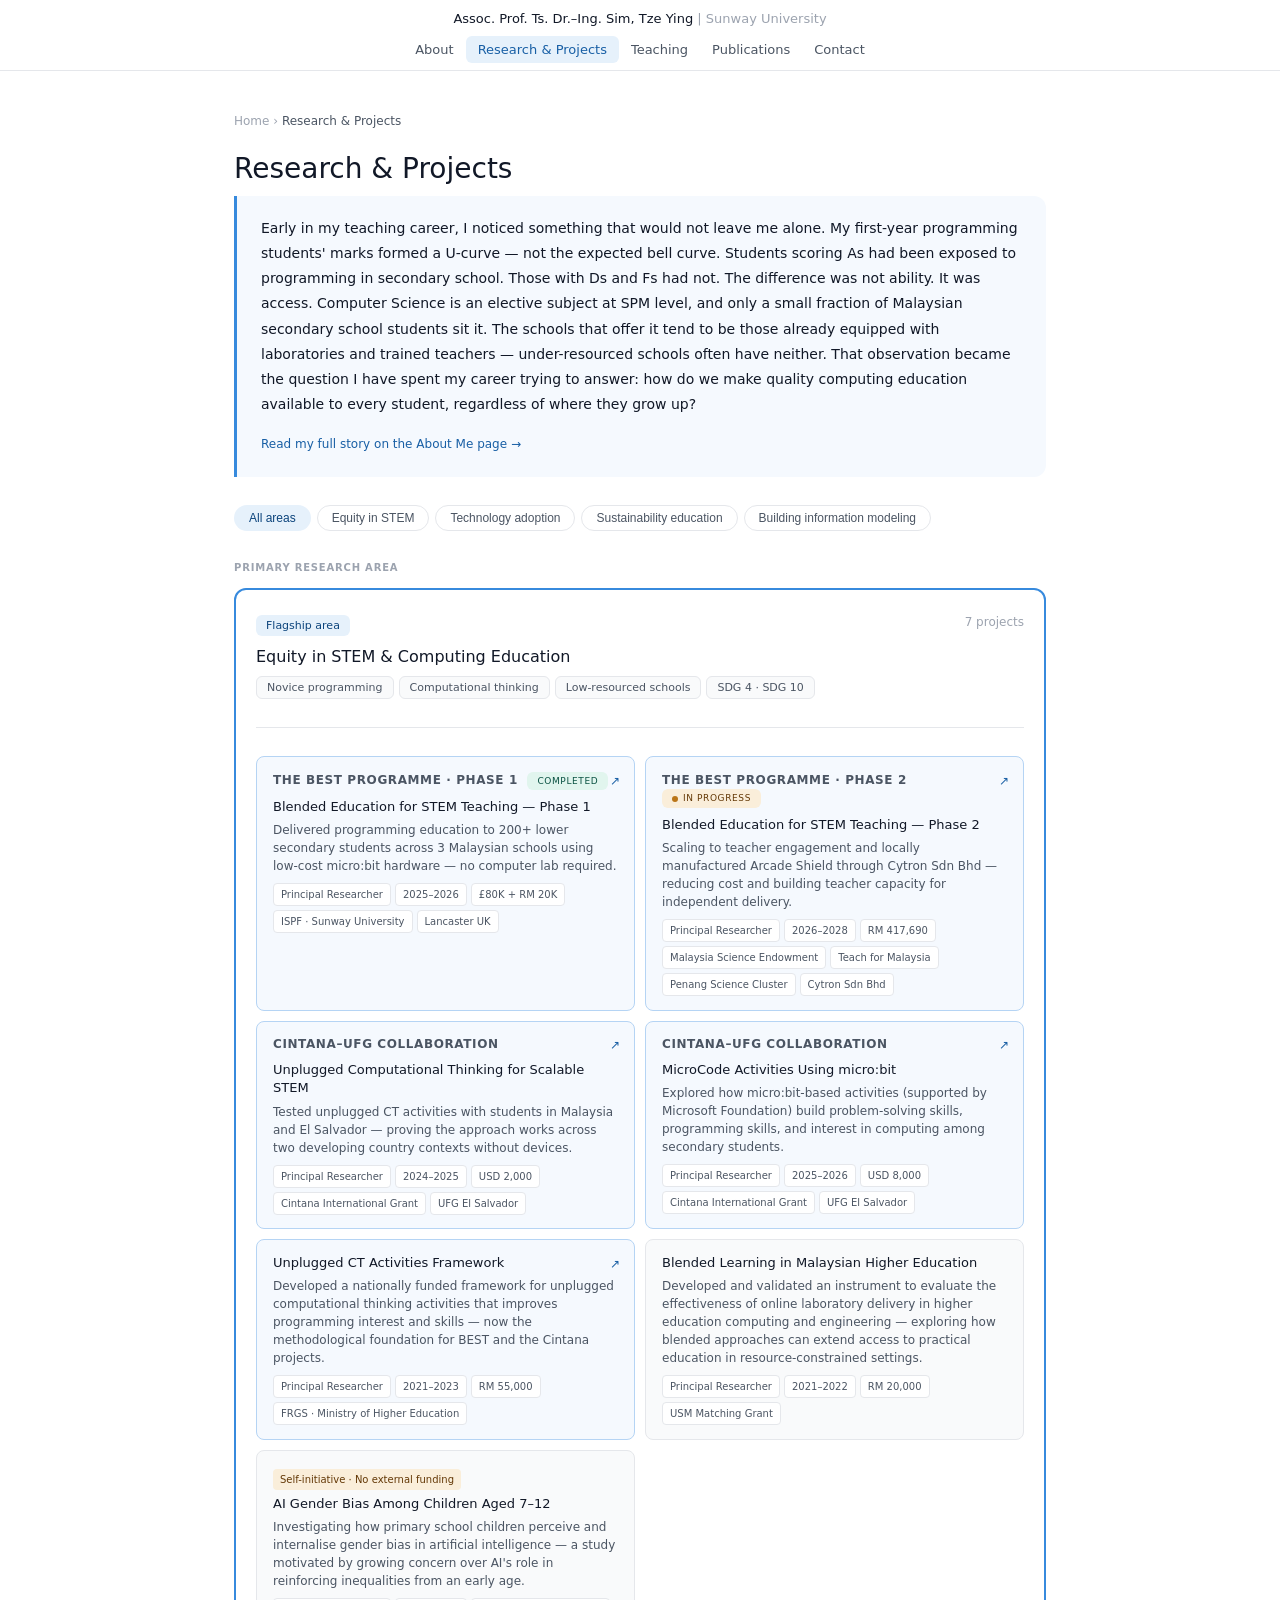
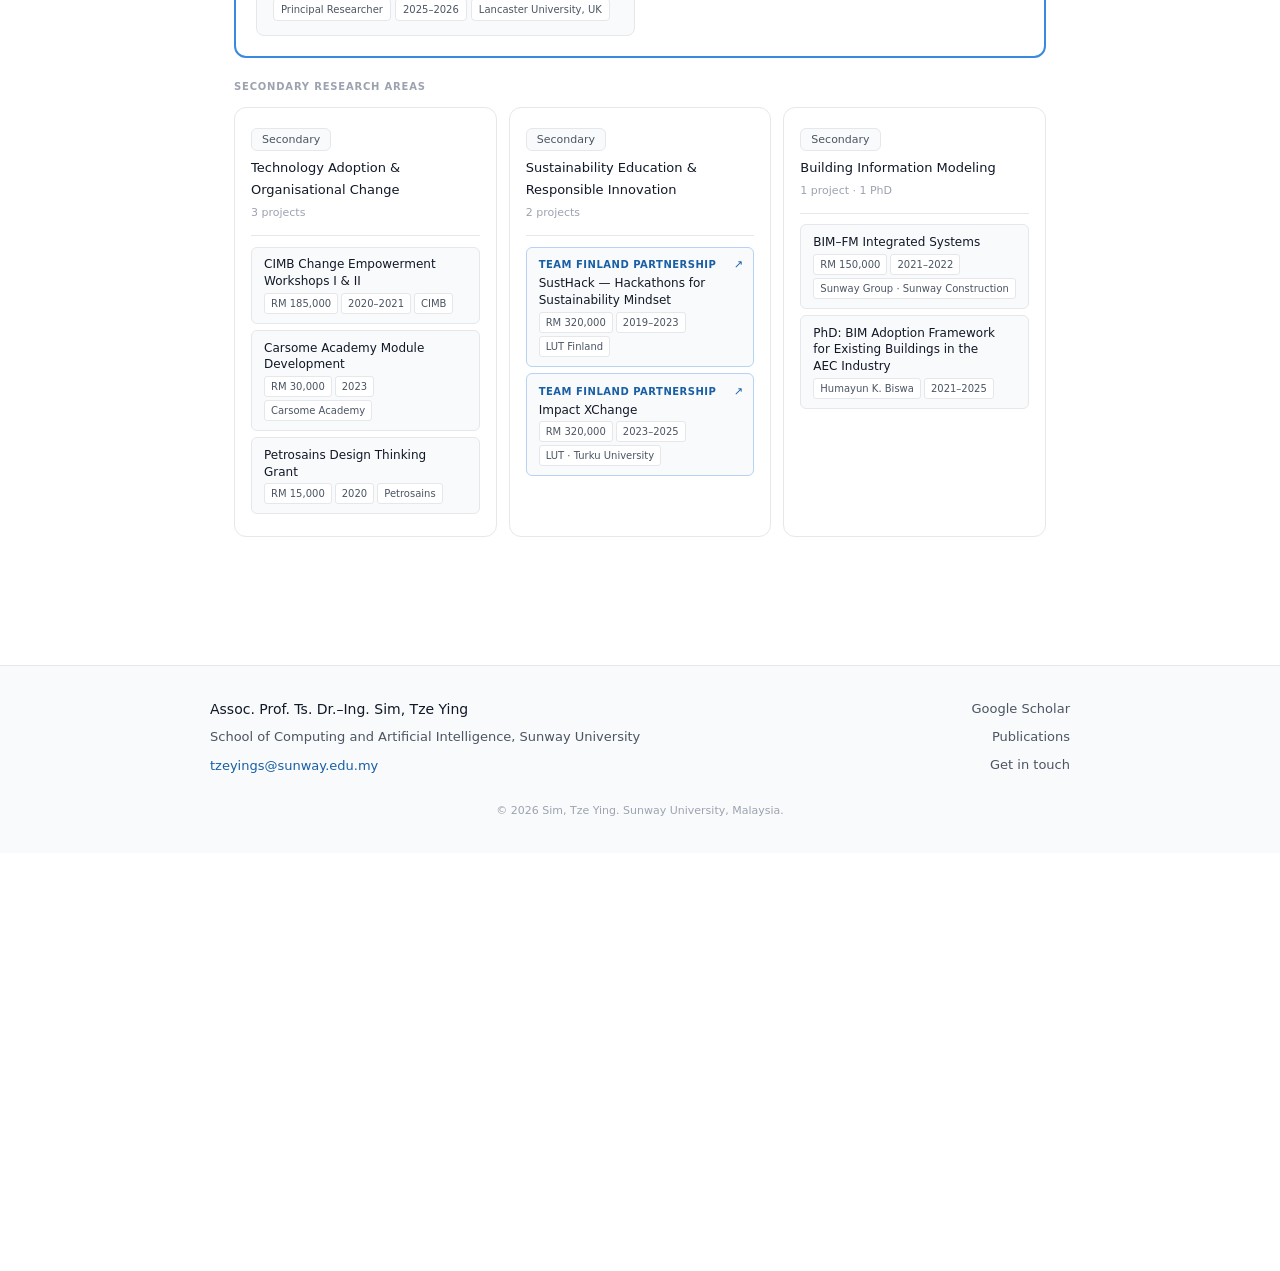
==== index.html @ 4277cadf "Add files via upload" ====
<!DOCTYPE html>
<html lang="en">
<head>
  <meta charset="UTF-8">
  <meta http-equiv="refresh" content="0; url=research.html">
  <title>Dr. Tze Ying Sim — Research Website</title>
</head>
<body>
  <p>Redirecting... <a href="research.html">Click here if not redirected.</a></p>
</body>
</html>
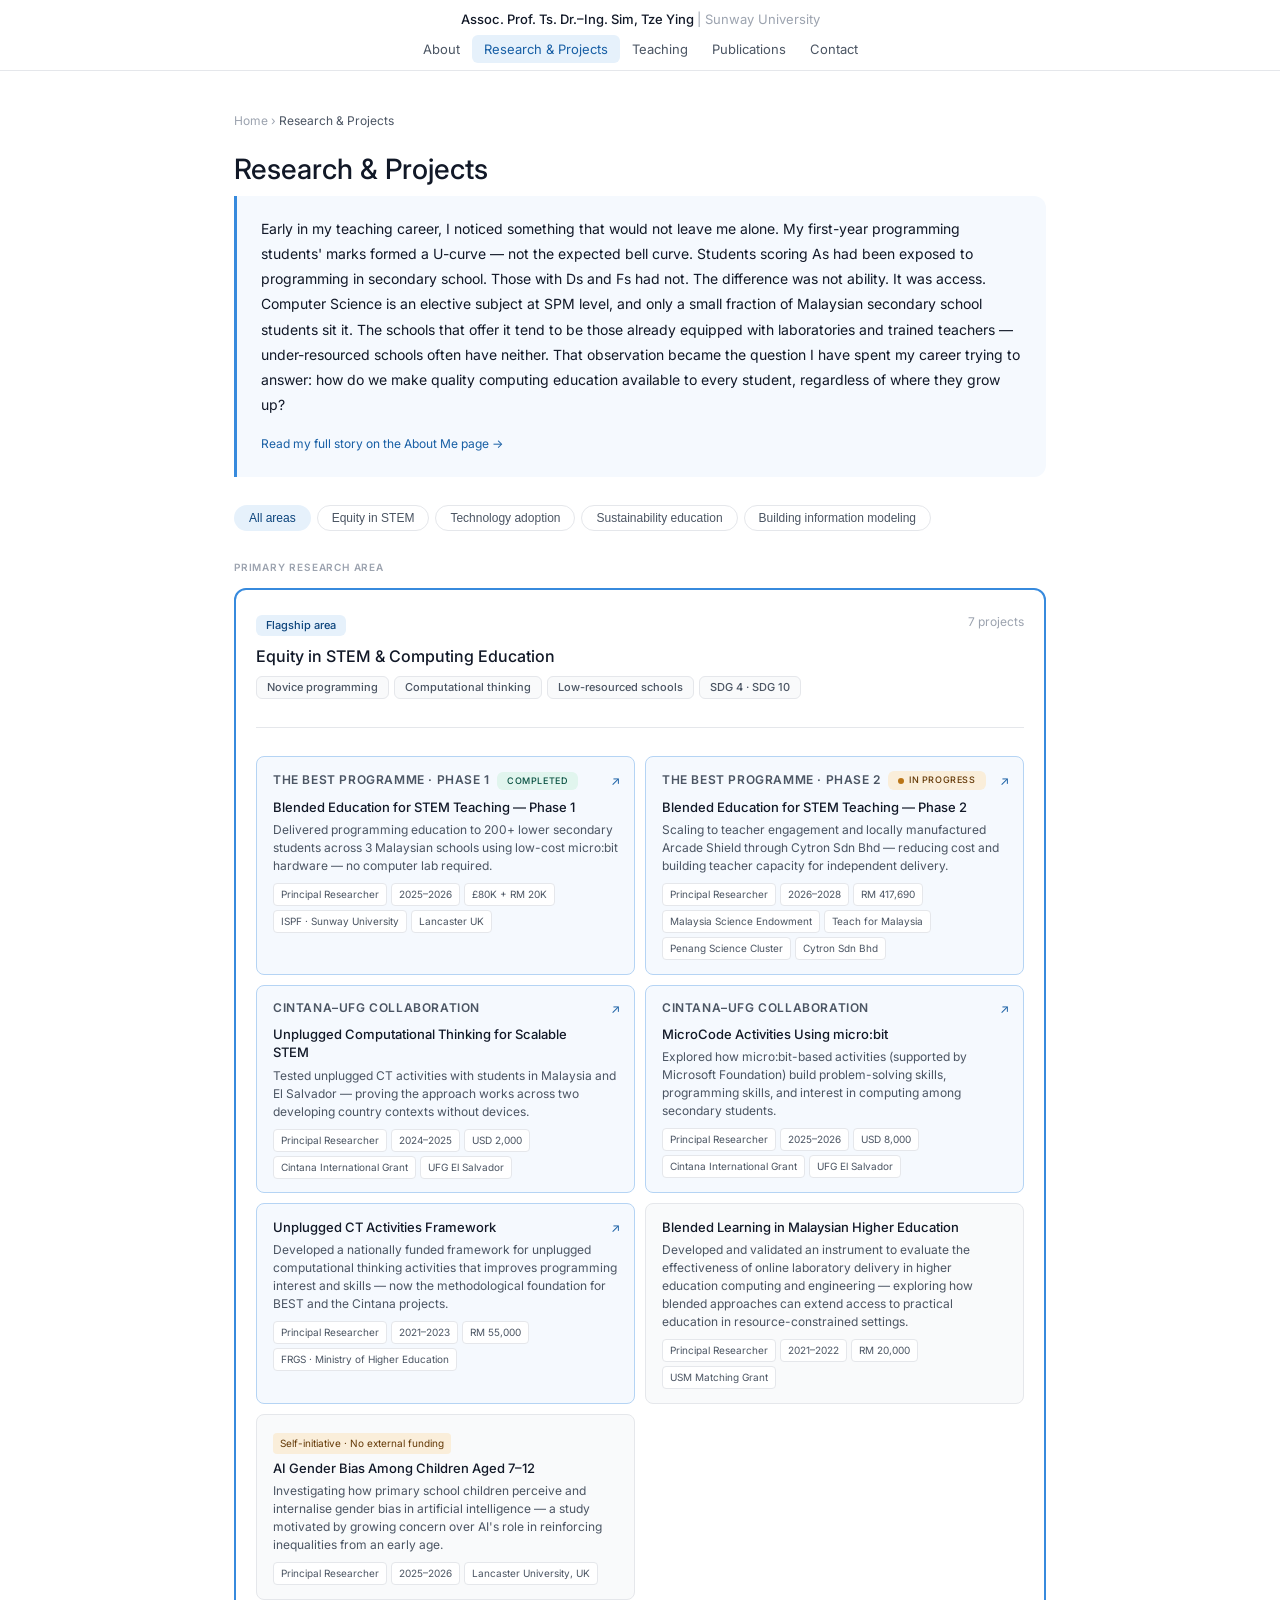
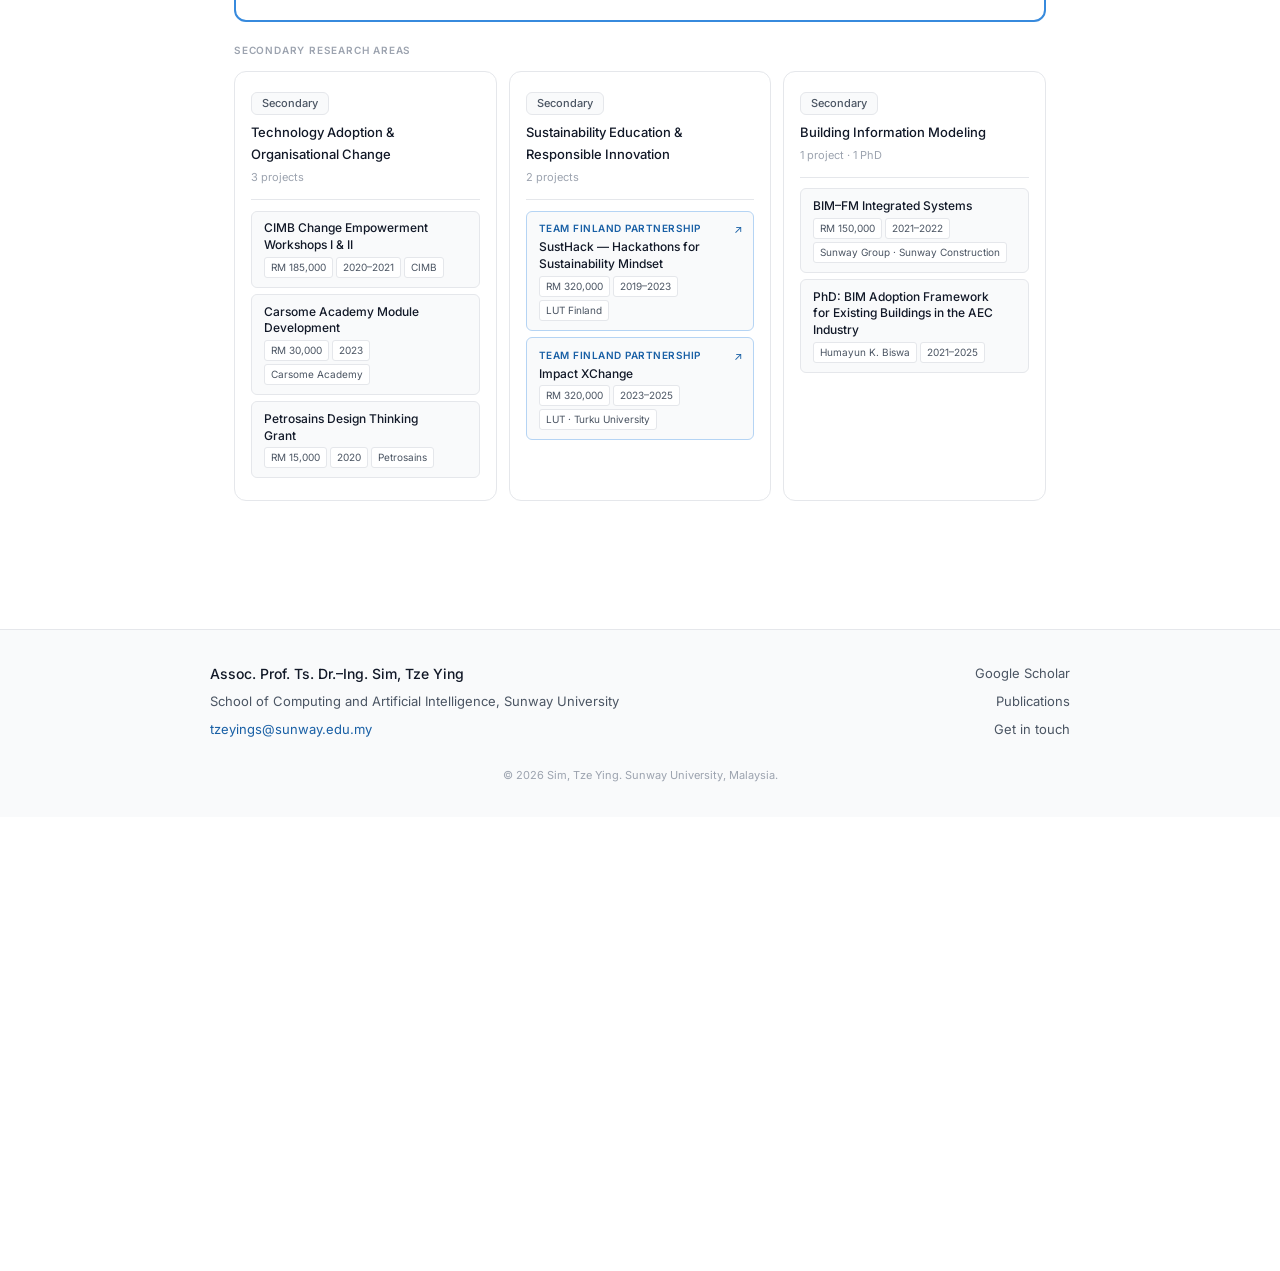
==== commit 0436c7e7: "Update index.html Update redirect to about.html" ====
--- a/index.html
+++ b/index.html
@@ -3,9 +3,9 @@
 <head>
   <meta charset="UTF-8">
   <meta http-equiv="refresh" content="0; url=research.html">
-  <title>Dr. Tze Ying Sim — Research Website</title>
+  <title>Dr. Tze Ying Sim Profile</title>
 </head>
 <body>
-  <p>Redirecting... <a href="research.html">Click here if not redirected.</a></p>
+  <p>Redirecting... <a href="about.html">Click here if not redirected.</a></p>
 </body>
 </html>
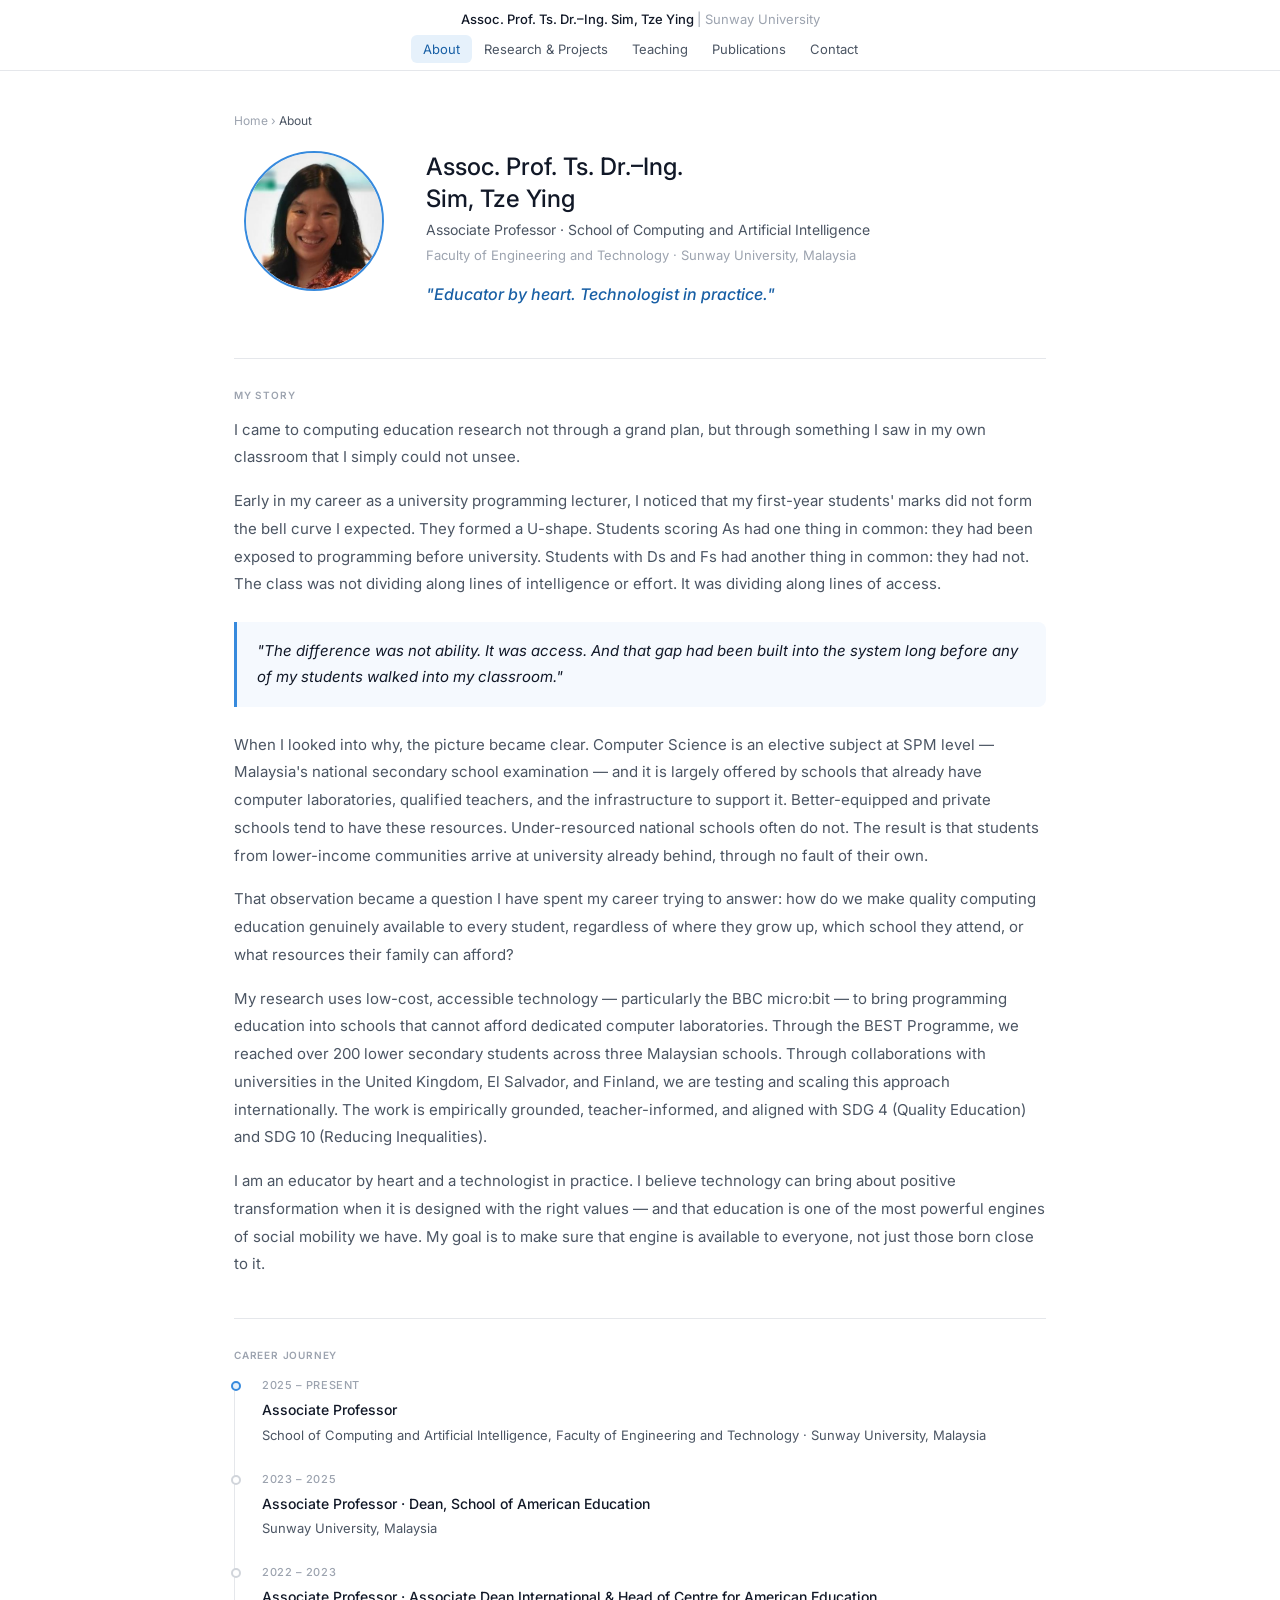
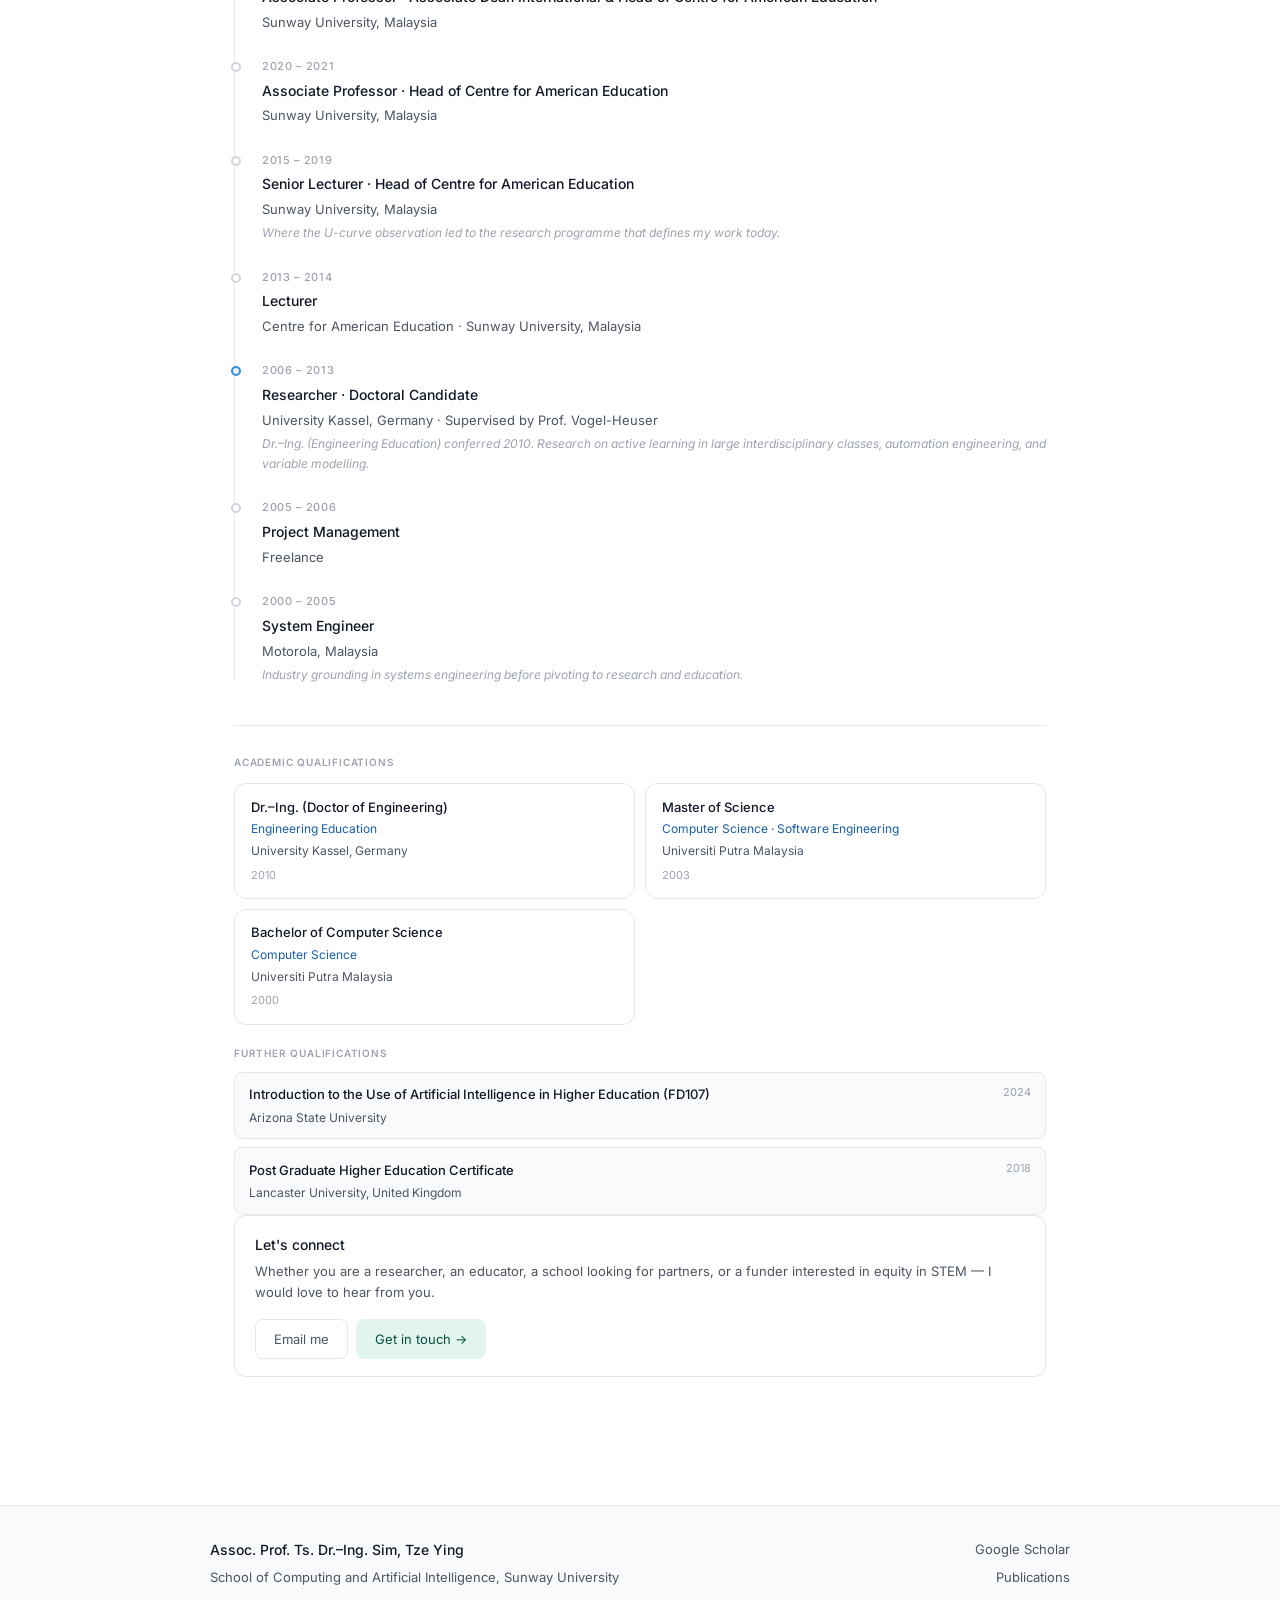
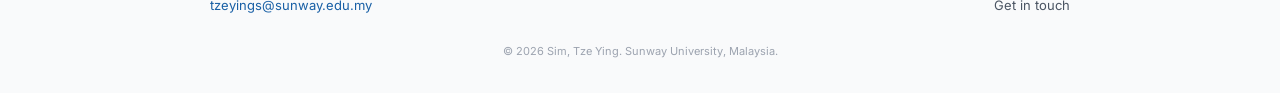
==== commit 0a4e75a1: "Update index.html" ====
--- a/index.html
+++ b/index.html
@@ -2,7 +2,7 @@
 <html lang="en">
 <head>
   <meta charset="UTF-8">
-  <meta http-equiv="refresh" content="0; url=research.html">
+  <meta http-equiv="refresh" content="0; url=about.html">
   <title>Dr. Tze Ying Sim Profile</title>
 </head>
 <body>
